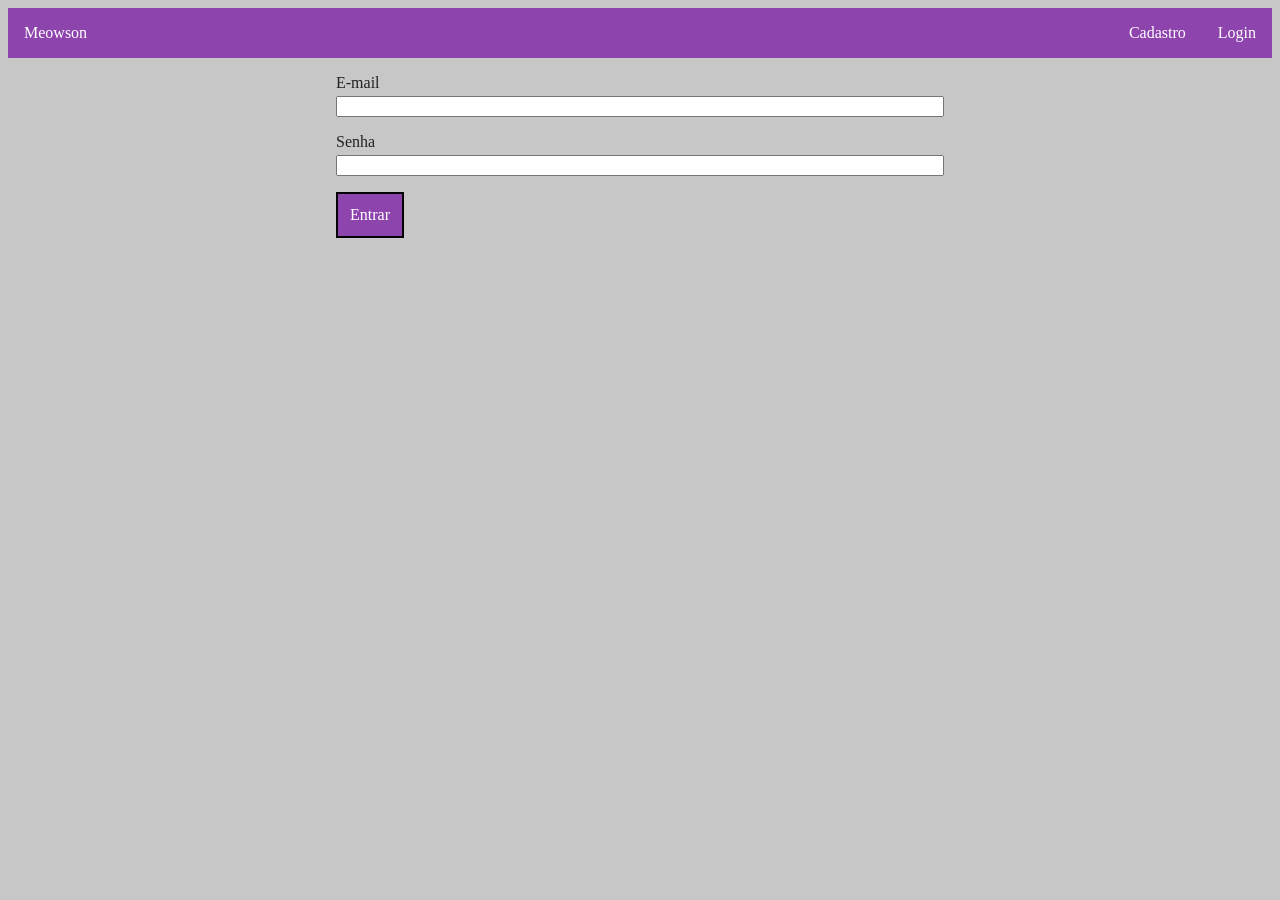
==== public/login.html @ abc0c36c "Página de login" ====
<!DOCTYPE html>
<html lang="pt-BR">
<head>
<title>Login - Meowson</title>
<meta charset="UTF-8">
<meta name="viewport" content="width=device-width, initial-scale=1.0">
<link rel="stylesheet" href="css/style.css">
</head>
<body>

<header class="barra">
    <a href="index.html">Meowson</a>
    <nav aria-label="Principal">
        <a href="cadastro.html">Cadastro</a>
        <a href="login.html">Login</a>
    </nav>
</header>

<div class="container">
<form method="post" action="login.php">

<div class="campo">
<label for="email">E-mail</label>
<input type="email" id="email" name="email" required autocomplete="email">
</div>

<div class="campo">
<label for="senha">Senha</label>
<input type="password" name="senha" id="senha" required autocomplete="current-password">
</div>

<button type="submit" class="botao">Entrar</button>

</form>
</div>
</body>
</html>
---- public/css/style.css ----
* {
    box-sizing: border-box;
}


input:focus, 
select:focus, 
button:focus {
    outline: 3px solid var(--cor-principal);
    outline-offset: 2px;
}

:root {
    --cor-principal: #8E44AD;
    --cor-titulo: #222222;
    --cor-texto: #222222;
    --cor-fundo: #C7C7C7;
    --cor-principal-escura: #732992;
}

h1 {
    color: var(--cor-titulo);
}

body {
    color: var(--cor-texto);
    background-color: var(--cor-fundo);
    font-size: 1rem;
    font-family:Georgia, 'Times New Roman', Times, serif;
}

.barra {
    display: flex;
    justify-content: space-between;
    align-items: center;
}

header {
    background-color: var(--cor-principal);
    padding: 1rem;
}

nav {
    display: flex;
    gap: 2rem;
}

header a {
    color: white;
    text-decoration: none;
}

header a:focus {
    outline: 3px solid white;
    outline-offset: 2px;
}

.container {
    max-width: 40rem;
    margin: 0 auto;
    padding: 1rem;
}

.campo {
    display: flex;
    flex-direction: column;
    gap: 0.25rem;
    margin-bottom: 1rem;
}

.campo input,
.campo select {
    width: 100%;
}

.botao {
    border: 2px solid black;
    background-color: var(--cor-principal);
    color: white;
    padding: 0.75rem;
    cursor: pointer;
    font-size: 1rem;
    font-family: inherit;
}

.botao:hover {
    background-color: var(--cor-principal-escura);
}
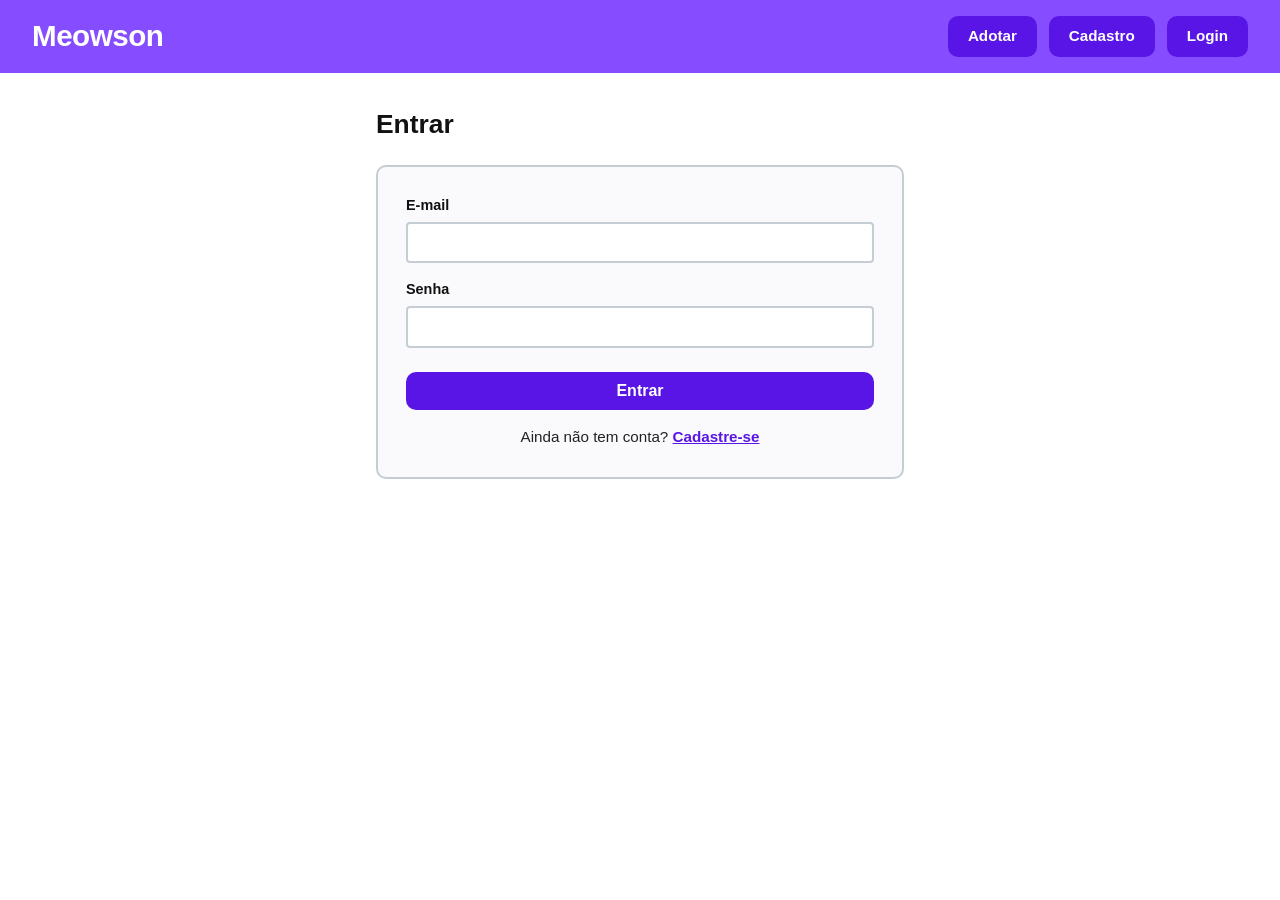
==== commit 7fcb9824: "Atualiza layout CSS Grid mobile-first, menu dinâmico e tela de cadastro em 2 colunas" ====
--- a/public/login.html
+++ b/public/login.html
@@ -1,37 +1,41 @@
 <!DOCTYPE html>
 <html lang="pt-BR">
 <head>
-<title>Login - Meowson</title>
-<meta charset="UTF-8">
-<meta name="viewport" content="width=device-width, initial-scale=1.0">
-<link rel="stylesheet" href="css/style.css">
+    <title>Login - Meowson</title>
+    <meta charset="UTF-8">
+    <meta name="viewport" content="width=device-width, initial-scale=1.0">
+    <link rel="stylesheet" href="css/style.css">
 </head>
 <body>
 
 <header class="barra">
-    <a href="index.html">Meowson</a>
+    <a href="gatos.php">Meowson</a>
     <nav aria-label="Principal">
+        <a href="gatos.php">Adotar</a>
         <a href="cadastro.html">Cadastro</a>
         <a href="login.html">Login</a>
     </nav>
 </header>
 
-<div class="container">
-<form method="post" action="login.php">
+<div class="container container-estreito">
+    <h1>Entrar</h1>
 
-<div class="campo">
-<label for="email">E-mail</label>
-<input type="email" id="email" name="email" required autocomplete="email">
+    <form method="post" action="login.php" class="form-card">
+        <div class="campo">
+            <label for="email">E-mail</label>
+            <input type="email" id="email" name="email" required autocomplete="email">
+        </div>
+
+        <div class="campo">
+            <label for="senha">Senha</label>
+            <input type="password" name="senha" id="senha" required autocomplete="current-password">
+        </div>
+
+        <button type="submit" class="botao">Entrar</button>
+
+        <p class="texto-auxiliar">Ainda não tem conta? <a href="cadastro.html">Cadastre-se</a></p>
+    </form>
 </div>
 
-<div class="campo">
-<label for="senha">Senha</label>
-<input type="password" name="senha" id="senha" required autocomplete="current-password">
-</div>
-
-<button type="submit" class="botao">Entrar</button>
-
-</form>
-</div>
 </body>
 </html>
--- a/public/css/style.css
+++ b/public/css/style.css
@@ -1,88 +1,350 @@
 * {
     box-sizing: border-box;
-}
-
-
-input:focus, 
-select:focus, 
-button:focus {
-    outline: 3px solid var(--cor-principal);
-    outline-offset: 2px;
+    margin: 0;
+    padding: 0;
 }
 
 :root {
-    --cor-principal: #8E44AD;
-    --cor-titulo: #222222;
+    --cor-header: #854DFF;
+    --cor-principal: #5815E5;
+    --cor-principal-escura: #430EB8;
+    --cor-titulo: #111111;
     --cor-texto: #222222;
-    --cor-fundo: #C7C7C7;
-    --cor-principal-escura: #732992;
-}
-
-h1 {
-    color: var(--cor-titulo);
+    --cor-texto-suave: #555555;
+    --cor-fundo: #FFFFFF;
+    --cor-borda: #C4CCD4;
+    --cor-placeholder: #CBD3DA;
+    --cor-femea: #FF7597;
+    --cor-macho: #111111;
 }
 
 body {
     color: var(--cor-texto);
     background-color: var(--cor-fundo);
     font-size: 1rem;
-    font-family:Georgia, 'Times New Roman', Times, serif;
-}
-
-.barra {
-    display: flex;
+    font-family: Arial, Helvetica, sans-serif;
+    line-height: 1.5;
+}
+
+a:focus,
+input:focus,
+select:focus,
+textarea:focus,
+button:focus {
+    outline: 3px solid var(--cor-principal);
+    outline-offset: 2px;
+}
+
+header.barra {
+    background-color: var(--cor-header);
+    padding: 0.9rem 2rem;
+    display: flex;
+    flex-wrap: wrap;
     justify-content: space-between;
     align-items: center;
-}
-
-header {
+    gap: 1rem;
+}
+
+header.barra > a {
+    color: #FFFFFF;
+    text-decoration: none;
+    font-size: 1.85rem;
+    font-weight: 800;
+    letter-spacing: -0.5px;
+}
+
+header.barra > a:focus,
+header.barra nav a:focus {
+    outline: 3px solid #FFFFFF;
+}
+
+header.barra nav {
+    display: flex;
+    flex-wrap: wrap;
+    align-items: center;
+    gap: 0.75rem;
+}
+
+header.barra nav a {
     background-color: var(--cor-principal);
-    padding: 1rem;
-}
-
-nav {
-    display: flex;
-    gap: 2rem;
-}
-
-header a {
-    color: white;
+    color: #FFFFFF;
     text-decoration: none;
-}
-
-header a:focus {
-    outline: 3px solid white;
-    outline-offset: 2px;
+    font-weight: 700;
+    font-size: 0.95rem;
+    padding: 0.55rem 1.25rem;
+    border-radius: 10px;
+    transition: background-color 0.2s ease;
+}
+
+header.barra nav a:hover {
+    background-color: var(--cor-principal-escura);
 }
 
 .container {
-    max-width: 40rem;
+    max-width: 72rem;
     margin: 0 auto;
-    padding: 1rem;
+    padding: 2rem 1.5rem;
+}
+
+.container-estreito {
+    max-width: 36rem;
+}
+
+h1 {
+    color: var(--cor-titulo);
+    font-size: 1.65rem;
+    font-weight: 800;
+    margin-bottom: 1.25rem;
+}
+
+h2 {
+    color: var(--cor-titulo);
+    font-size: 1.25rem;
+    font-weight: 700;
+    margin-bottom: 0.5rem;
+}
+
+form.filtros {
+    display: grid;
+    grid-template-columns: 1fr;
+    gap: 1rem;
+    align-items: end;
+    margin-bottom: 2.25rem;
+}
+
+@media (min-width: 768px) {
+    form.filtros {
+        grid-template-columns: repeat(3, minmax(0, 14rem)) auto;
+        gap: 1.25rem;
+    }
 }
 
 .campo {
     display: flex;
     flex-direction: column;
-    gap: 0.25rem;
+    gap: 0.35rem;
     margin-bottom: 1rem;
 }
 
+form.filtros .campo {
+    margin-bottom: 0;
+}
+
+.campo label {
+    font-weight: 700;
+    font-size: 0.9rem;
+    color: var(--cor-titulo);
+}
+
 .campo input,
-.campo select {
-    width: 100%;
+.campo select,
+.campo textarea {
+    width: 100%;
+    padding: 0.6rem 0.75rem;
+    border: 2px solid var(--cor-borda);
+    border-radius: 4px;
+    font-size: 1rem;
+    font-family: inherit;
+    font-weight: 600;
+    color: var(--cor-titulo);
+    background-color: #FFFFFF;
+}
+
+.campo textarea {
+    min-height: 6rem;
+    resize: vertical;
 }
 
 .botao {
-    border: 2px solid black;
+    border: none;
+    border-radius: 10px;
     background-color: var(--cor-principal);
-    color: white;
-    padding: 0.75rem;
+    color: #FFFFFF;
+    padding: 0.65rem 1.5rem;
     cursor: pointer;
     font-size: 1rem;
+    font-weight: 700;
     font-family: inherit;
+    text-align: center;
+    text-decoration: none;
+    display: inline-block;
+    transition: background-color 0.2s ease;
 }
 
 .botao:hover {
     background-color: var(--cor-principal-escura);
+}
+
+.lista-gatos {
+    display: grid;
+    grid-template-columns: 1fr;
+    gap: 1.75rem;
+}
+
+@media (min-width: 540px) {
+    .lista-gatos {
+        grid-template-columns: repeat(2, 1fr);
+    }
+}
+
+@media (min-width: 900px) {
+    .lista-gatos {
+        grid-template-columns: repeat(4, 1fr);
+    }
+}
+
+.card-gato {
+    display: flex;
+    flex-direction: column;
+    gap: 0.5rem;
+    margin-bottom: 0;
+}
+
+.card-gato img,
+.card-gato .sem-foto {
+    width: 100%;
+    aspect-ratio: 1 / 1;
+    object-fit: cover;
+    background-color: var(--cor-placeholder);
+    border-radius: 4px;
+    display: block;
+}
+
+.card-topo {
+    display: flex;
+    justify-content: space-between;
+    align-items: center;
+    margin-top: 0.25rem;
+}
+
+.card-topo h2 {
+    margin: 0;
+    font-size: 1.25rem;
+    font-weight: 800;
+}
+
+.simbolo-sexo {
+    font-size: 1.65rem;
+    font-weight: 900;
+    line-height: 1;
+}
+
+.simbolo-sexo.macho {
+    color: var(--cor-macho);
+}
+
+.simbolo-sexo.femea {
+    color: var(--cor-femea);
+}
+
+.card-info {
+    font-size: 0.9rem;
+    color: var(--cor-texto-suave);
+}
+
+.card-gato form {
+    margin-top: 0.35rem;
+}
+
+.card-gato .botao {
+    width: 100%;
+}
+
+.galeria-gato {
+    display: grid;
+    grid-template-columns: repeat(auto-fit, minmax(220px, 1fr));
+    gap: 1rem;
+    margin-bottom: 1.5rem;
+}
+
+.galeria-gato img {
+    width: 100%;
+    max-height: 320px;
+    object-fit: cover;
+    border-radius: 8px;
+    background-color: var(--cor-placeholder);
+}
+
+.detalhes-lista p {
+    margin-bottom: 0.6rem;
+}
+
+.item-moderacao,
+.item-solicitacao {
+    border: 2px solid var(--cor-borda);
+    border-radius: 8px;
+    padding: 1.25rem;
+    margin-bottom: 1.25rem;
+    background-color: #FAFAFC;
+}
+
+.acoes {
+    display: flex;
+    flex-wrap: wrap;
+    gap: 1rem;
+    align-items: flex-end;
+    margin-top: 1rem;
+}
+
+.form-card {
+    border: 2px solid var(--cor-borda);
+    border-radius: 10px;
+    padding: 1.75rem;
+    background-color: #FAFAFC;
+}
+
+.form-card fieldset {
+    border: 2px solid var(--cor-borda);
+    border-radius: 8px;
+    padding: 1.25rem;
+    margin: 1.25rem 0;
+}
+
+.form-card legend {
+    font-weight: 800;
+    font-size: 1rem;
+    color: var(--cor-titulo);
+    padding: 0 0.5rem;
+}
+
+.form-card .botao {
+    width: 100%;
+    margin-top: 0.5rem;
+}
+
+.texto-auxiliar {
+    margin-top: 1rem;
+    text-align: center;
+    font-size: 0.95rem;
+}
+
+.texto-auxiliar a {
+    color: var(--cor-principal);
+    font-weight: 700;
+}
+
+.container-cadastro {
+    max-width: 54rem;
+}
+
+.subtitulo-form {
+    color: var(--cor-texto-suave);
+    margin-bottom: 1.5rem;
+    font-size: 0.98rem;
+}
+
+.grid-cadastro {
+    display: grid;
+    grid-template-columns: 1fr;
+    gap: 0.25rem 1.25rem;
+}
+
+@media (min-width: 700px) {
+    .grid-cadastro {
+        grid-template-columns: 1fr 1fr;
+    }
+
+    .grid-cadastro .col-cheia {
+        grid-column: 1 / -1;
+    }
 }
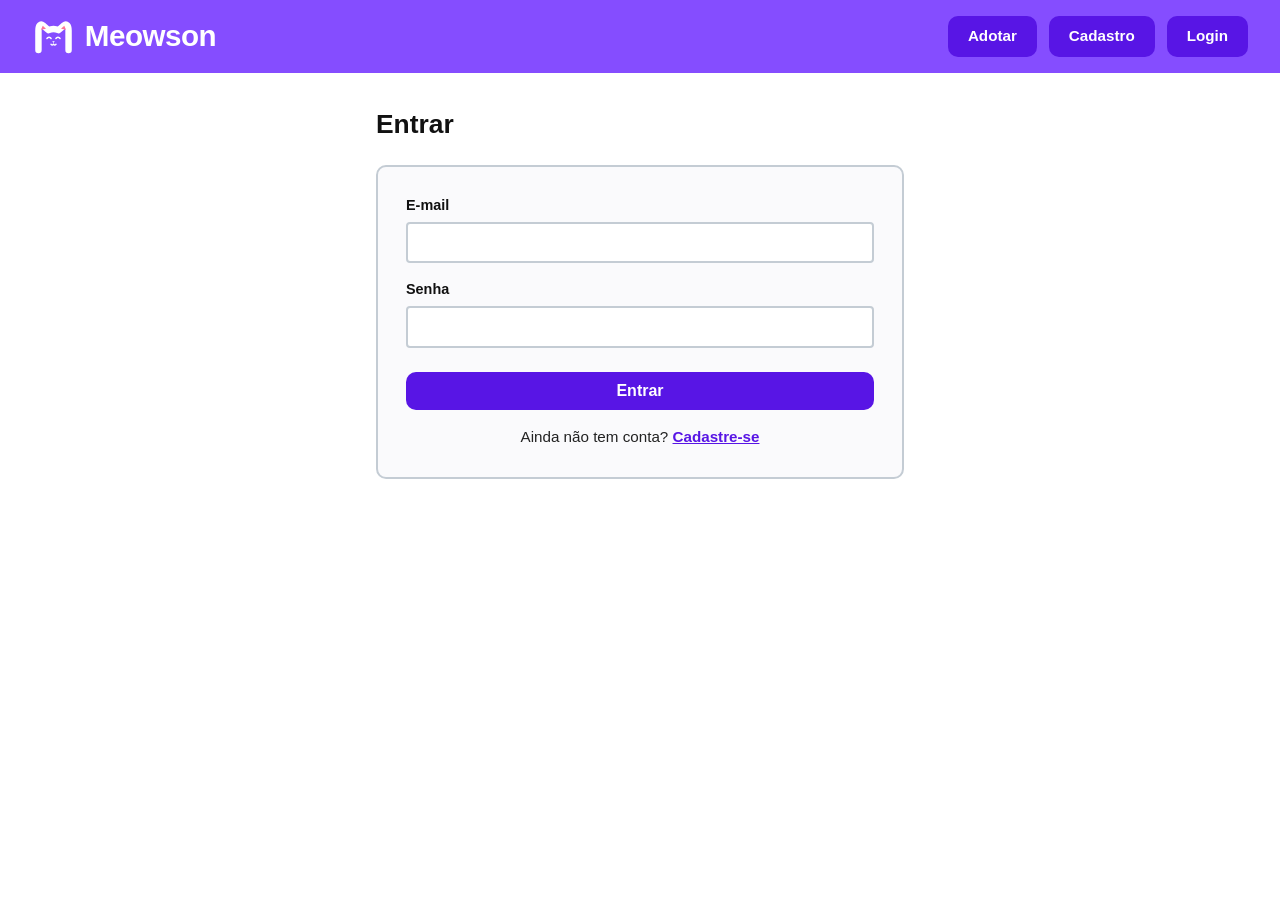
==== commit 9b8e855c: "Finalização da logo, favicon, cabecalho dinamico e validacoes de formulario" ====
--- a/public/login.html
+++ b/public/login.html
@@ -5,11 +5,16 @@
     <meta charset="UTF-8">
     <meta name="viewport" content="width=device-width, initial-scale=1.0">
     <link rel="stylesheet" href="css/style.css">
+<link rel="icon" type="image/svg+xml" href="img/favicon.svg">
+    <link rel="icon" type="image/svg+xml" href="img/favicon.svg">
 </head>
 <body>
 
 <header class="barra">
-    <a href="gatos.php">Meowson</a>
+    <a href="gatos.php" class="marca">
+    <img src="img/logo.svg" alt="Logo Meowson">
+    <span>Meowson</span>
+</a>
     <nav aria-label="Principal">
         <a href="gatos.php">Adotar</a>
         <a href="cadastro.html">Cadastro</a>
--- a/public/css/style.css
+++ b/public/css/style.css
@@ -347,4 +347,16 @@
     .grid-cadastro .col-cheia {
         grid-column: 1 / -1;
     }
+}
+
+header.barra a.marca {
+    display: inline-flex;
+    align-items: center;
+    gap: 0.6rem;
+}
+
+header.barra a.marca img {
+    height: 36px;
+    width: auto;
+    display: block;
 }
